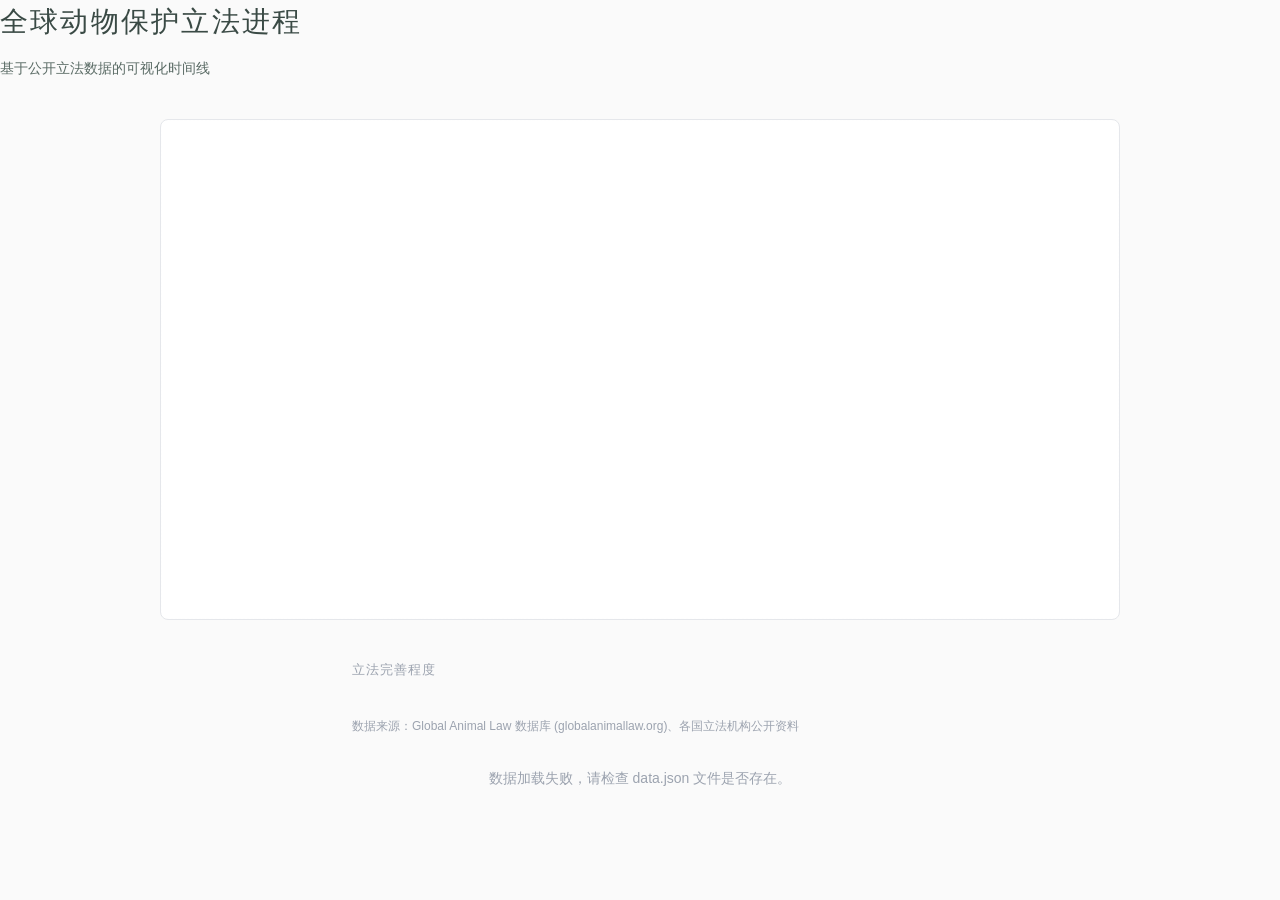
==== index.html @ 8094dcbf "Initial commit: Global Animal Protection Legislation Visualization" ====
<!DOCTYPE html>
<html lang="zh-CN">
<head>
  <meta charset="UTF-8">
  <meta name="viewport" content="width=device-width, initial-scale=1.0">
  <title>全球动物保护立法进程</title>
  <link rel="stylesheet" href="style.css">
  <script src="https://d3js.org/d3.v7.min.js"></script>
  <script src="https://d3js.org/topojson.v3.min.js"></script>
</head>
<body>

  <header class="site-header">
    <h1>全球动物保护立法进程</h1>
    <p class="subtitle">基于公开立法数据的可视化时间线</p>
  </header>

  <main>
    <section id="map-view" class="view active">
      <div class="map-wrapper">
        <div class="map-container" id="map-container">
          <svg id="world-map" viewBox="0 0 960 500" preserveAspectRatio="xMidYMid meet">
            <g>
              <path class="graticule" d="M0,0L960,0L960,500L0,500Z"></path>
              <g id="world-countries"></g>
            </g>
            <g class="markers" id="map-markers"></g>
          </svg>
          <div class="zoom-controls">
            <button class="zoom-btn" id="zoom-in" title="放大">+</button>
            <button class="zoom-btn" id="zoom-out" title="缩小">−</button>
            <button class="zoom-btn" id="zoom-reset" title="重置">↺</button>
          </div>
        </div>
      </div>

      <div class="legend-panel">
        <h3>立法完善程度</h3>
        <div id="legend-items" class="legend-items"></div>
        <p class="legend-note">数据来源：Global Animal Law 数据库 (globalanimallaw.org)、各国立法机构公开资料</p>
      </div>

      <div class="intro-text">
        <p>点击地图上的圆点查看该国动物保护立法时间线。使用右下角按钮或滚轮缩放地图。</p>
      </div>
    </section>

    <section id="timeline-view" class="view">
      <div class="timeline-header">
        <button id="back-btn" class="back-btn">← 返回地图</button>
        <div class="country-title">
          <h2 id="timeline-country-name"></h2>
          <span id="timeline-country-level" class="level-badge"></span>
        </div>
      </div>
      <div class="timeline-wrapper">
        <div class="timeline-line"></div>
        <div id="timeline-events"></div>
      </div>
    </section>
  </main>

  <script src="app.js"></script>
</body>
</html>
---- style.css ----
:root {
  --bg: #fafafa;
  --surface: #ffffff;
  --text: #1a1a1a;
  --text-secondary: #6b7280;
  --text-muted: #9ca3af;
  --border: #e5e7eb;
  --border-light: #f3f4f6;
  --accent: #0f766e;
  --accent-light: #14b8a6;
  --accent-bg: #f0fdfa;
  --level-1: #d1d5db;
  --level-2: #99f6e4;
  --level-3: #2dd4bf;
  --level-4: #0f766e;
}

* {
  margin: 0;
  padding: 0;
  box-sizing: border-box;
}

body {
  font-family: 'Noto Sans SC', -apple-system, BlinkMacSystemFont, 'Segoe UI', 'PingFang SC', sans-serif;
  background: var(--bg);
  color: var(--text);
  line-height: 1.6;
  -webkit-font-smoothing: antialiased;
  position: relative;
  overflow-x: hidden;
}

<!-- Header -->
.site-header {
  position: relative;
  z-index: 1;
  padding: 0.5rem 2rem;
  text-align: center;
  border-bottom: 1px solid var(--border);
  background: var(--surface);
  overflow: hidden;
  min-height: 50px;
  display: flex;
  flex-direction: column;
  align-items: center;
  justify-content: center;
}

.site-header h1 {
  font-size: 1.75rem;
  font-weight: 500;
  letter-spacing: 0.08em;
  margin-bottom: 0.75rem;
  color: #3a4a45;
  text-shadow: 0 1px 6px rgba(255,255,255,0.4);
  position: relative;
  z-index: 1;
}

.subtitle {
  color: #5a6b65;
  font-size: 0.875rem;
  font-weight: 400;
  text-shadow: 0 1px 4px rgba(255,255,255,0.3);
  position: relative;
  z-index: 1;
}

/* Main content */
main {
  position: relative;
  z-index: 1;
}

/* View switching */
.view {
  display: none;
}

.view.active {
  display: block;
}

/* Map section */
.map-wrapper {
  padding: 2.5rem 1.5rem;
  display: flex;
  justify-content: center;
}

.map-container {
  position: relative;
  width: 100%;
  max-width: 960px;
  background: var(--surface);
  border: 1px solid var(--border);
  border-radius: 8px;
  overflow: hidden;
}

/* SVG world map */
#world-map {
  width: 100%;
  height: auto;
  display: block;
}

.country-land {
  fill: var(--border-light);
  stroke: var(--border);
  stroke-width: 0.3;
}

.country-boundary {
  fill: none;
  stroke: #e0e0e0;
  stroke-width: 0.15;
}

.graticule {
  fill: none;
  stroke: #ececec;
  stroke-width: 0.15;
  stroke-dasharray: 2,2;
}

/* Country marker nodes */
.country-marker {
  cursor: pointer;
  transition: r 0.25s cubic-bezier(0.4, 0, 0.2, 1), filter 0.25s;
  filter: drop-shadow(0 1px 2px rgba(0,0,0,0.15));
}

.country-marker:hover {
  filter: drop-shadow(0 2px 6px rgba(0,0,0,0.25));
}

.country-marker .marker-ring {
  fill: none;
  stroke: rgba(0,0,0,0.08);
  stroke-width: 1;
}

.country-marker.has-data {
  cursor: pointer;
}

.country-marker.no-data {
  cursor: default;
  opacity: 0.4;
}

.country-marker-label {
  font-size: 10px;
  fill: var(--text-secondary);
  font-family: 'Noto Sans SC', sans-serif;
  font-weight: 500;
  pointer-events: none;
  opacity: 0;
  transition: opacity 0.2s ease;
}

.country-marker:hover .country-marker-label,
.country-marker.active .country-marker-label {
  opacity: 1;
}

/* Label background - hidden by default */
.label-bg {
  fill: rgba(255,255,255,0.88);
  rx: 3;
  ry: 3;
  opacity: 0;
  transition: opacity 0.2s ease;
}

.country-marker:hover .label-bg,
.country-marker.active .label-bg {
  opacity: 1;
}

/* Zoom controls */
.zoom-controls {
  position: absolute;
  bottom: 12px;
  right: 12px;
  display: flex;
  flex-direction: column;
  gap: 4px;
  z-index: 10;
  opacity: 0;
  transition: opacity 0.25s ease;
}

.map-container:hover .zoom-controls {
  opacity: 1;
}

.zoom-btn {
  width: 32px;
  height: 32px;
  border: 1px solid var(--border);
  background: var(--surface);
  border-radius: 6px;
  cursor: pointer;
  display: flex;
  align-items: center;
  justify-content: center;
  font-size: 1.125rem;
  font-weight: 400;
  color: var(--text-secondary);
  transition: all 0.2s;
  font-family: inherit;
  line-height: 1;
  box-shadow: 0 1px 4px rgba(0,0,0,0.08);
}

.zoom-btn:hover {
  border-color: var(--accent);
  color: var(--accent);
  background: var(--surface);
  box-shadow: 0 2px 8px rgba(0,0,0,0.12);
}

.zoom-btn:active {
  transform: scale(0.95);
}

/* Legend */
.legend-panel {
  max-width: 640px;
  margin: 0 auto 2rem;
  padding: 0 2rem;
}

.legend-panel h3 {
  font-size: 0.8125rem;
  font-weight: 500;
  color: var(--text-muted);
  margin-bottom: 1rem;
  text-transform: uppercase;
  letter-spacing: 0.08em;
}

.legend-items {
  display: flex;
  gap: 1.5rem;
  flex-wrap: wrap;
}

.legend-item {
  display: flex;
  align-items: center;
  gap: 0.5rem;
  font-size: 0.875rem;
  color: var(--text-secondary);
}

.legend-dot {
  width: 12px;
  height: 12px;
  border-radius: 50%;
  border: 2px solid var(--surface);
  box-shadow: 0 0 0 1px rgba(0,0,0,0.08);
}

.legend-note {
  margin-top: 1.25rem;
  font-size: 0.75rem;
  color: var(--text-muted);
  line-height: 1.5;
}

.intro-text {
  text-align: center;
  padding: 0 2rem 3rem;
  color: var(--text-muted);
  font-size: 0.875rem;
}

/* Timeline view */
.timeline-header {
  padding: 1.5rem 2rem;
  border-bottom: 1px solid var(--border);
  background: var(--surface);
  display: flex;
  align-items: center;
  gap: 1.5rem;
  position: sticky;
  top: 0;
  z-index: 20;
}

.back-btn {
  padding: 0.5rem 1rem;
  border: 1px solid var(--border);
  background: var(--surface);
  border-radius: 6px;
  cursor: pointer;
  font-size: 0.875rem;
  color: var(--text-secondary);
  transition: all 0.2s;
  font-family: inherit;
}

.back-btn:hover {
  border-color: var(--accent);
  color: var(--accent);
  background: var(--accent-bg);
}

.country-title {
  display: flex;
  align-items: center;
  gap: 1rem;
  flex-wrap: wrap;
}

.country-title h2 {
  font-size: 1.5rem;
  font-weight: 500;
  letter-spacing: 0.02em;
}

.level-badge {
  padding: 0.35rem 0.875rem;
  border-radius: 100px;
  font-size: 0.75rem;
  font-weight: 500;
  color: #fff;
  letter-spacing: 0.02em;
}

.timeline-wrapper {
  max-width: 720px;
  margin: 0 auto;
  padding: 3rem 2rem 5rem;
  position: relative;
}

.timeline-line {
  position: absolute;
  left: 50%;
  top: 3rem;
  bottom: 5rem;
  width: 1px;
  background: var(--border);
  transform: translateX(-50%);
}

/* Timeline events */
.timeline-event {
  display: flex;
  margin-bottom: 3.5rem;
  position: relative;
  align-items: flex-start;
}

.timeline-event:nth-child(odd) {
  flex-direction: row-reverse;
}

.timeline-event:nth-child(odd) .event-content {
  text-align: right;
  padding-right: 3rem;
  padding-left: 0;
}

.timeline-event:nth-child(odd) .event-content .interactive-card {
  text-align: left;
}

.event-content {
  width: 50%;
  padding-left: 3rem;
}

.event-year {
  font-size: 0.875rem;
  font-weight: 600;
  color: var(--accent);
  margin-bottom: 0.375rem;
  font-variant-numeric: tabular-nums;
}

.event-title {
  font-size: 1.125rem;
  font-weight: 500;
  margin-bottom: 0.625rem;
  line-height: 1.4;
}

.event-desc {
  font-size: 0.9375rem;
  color: var(--text-secondary);
  line-height: 1.7;
}

.event-dot {
  position: absolute;
  left: 50%;
  top: 0.375rem;
  transform: translateX(-50%);
  width: 14px;
  height: 14px;
  border-radius: 50%;
  background: var(--surface);
  border: 2px solid var(--accent-light);
  z-index: 3;
}

.timeline-event.interactive .event-dot {
  background: var(--accent);
  border-color: var(--accent);
  box-shadow: 0 0 0 4px rgba(15, 118, 110, 0.12);
}

/* Interactive card */
.interactive-card {
  background: var(--surface);
  border: 1px solid var(--border);
  border-radius: 10px;
  padding: 1.5rem;
  margin-top: 1.25rem;
  box-shadow: 0 2px 8px rgba(0,0,0,0.04);
}

.interactive-tag {
  display: inline-block;
  font-size: 0.6875rem;
  font-weight: 600;
  text-transform: uppercase;
  letter-spacing: 0.06em;
  color: var(--accent);
  background: var(--accent-bg);
  padding: 0.25rem 0.625rem;
  border-radius: 4px;
  margin-bottom: 0.875rem;
}

.interactive-question {
  font-size: 1rem;
  font-weight: 500;
  margin-bottom: 1.125rem;
  color: var(--text);
  line-height: 1.5;
}

.choices {
  display: flex;
  flex-direction: column;
  gap: 0.625rem;
}

.choice-btn {
  display: block;
  width: 100%;
  text-align: left;
  padding: 0.875rem 1.125rem;
  border: 1.5px solid var(--border);
  background: var(--surface);
  border-radius: 8px;
  cursor: pointer;
  font-size: 0.9375rem;
  color: var(--text);
  transition: all 0.2s ease;
  font-family: inherit;
  line-height: 1.5;
}

.choice-btn:hover:not(:disabled) {
  border-color: var(--accent-light);
  background: var(--accent-bg);
}

.choice-btn:disabled {
  cursor: default;
}

.choice-btn.selected {
  border-color: var(--accent);
  background: var(--accent-bg);
  color: var(--accent);
  font-weight: 500;
}

.choice-btn:not(.selected):disabled {
  opacity: 0.45;
}

.feedback-box {
  margin-top: 1.25rem;
  padding: 1.125rem;
  background: var(--accent-bg);
  border-left: 3px solid var(--accent);
  border-radius: 0 8px 8px 0;
  font-size: 0.9375rem;
  line-height: 1.7;
  color: var(--text);
  animation: fadeIn 0.3s ease;
}

@keyframes fadeIn {
  from { opacity: 0; transform: translateY(6px); }
  to { opacity: 1; transform: translateY(0); }
}

/* Responsive */
@media (max-width: 768px) {
  .site-header {
    padding: 2rem 1.5rem 1.5rem;
  }
  
  .site-header h1 {
    font-size: 1.375rem;
  }
  
  .map-wrapper {
    padding: 1.5rem 1rem;
  }
  
  .timeline-line {
    left: 1.25rem;
  }
  
  .timeline-event,
  .timeline-event:nth-child(odd) {
    flex-direction: column;
  }
  
  .event-content,
  .timeline-event:nth-child(odd) .event-content {
    width: 100%;
    padding-left: 2.75rem;
    padding-right: 0;
    text-align: left;
  }
  
  .event-dot {
    left: 1.25rem;
    transform: translateX(-50%);
  }
  
  .timeline-header {
    flex-direction: column;
    align-items: flex-start;
    gap: 1rem;
    padding: 1.25rem;
  }
  
  .timeline-wrapper {
    padding: 2rem 1.25rem 4rem;
  }
  
  .legend-items {
    gap: 1rem;
  }
}
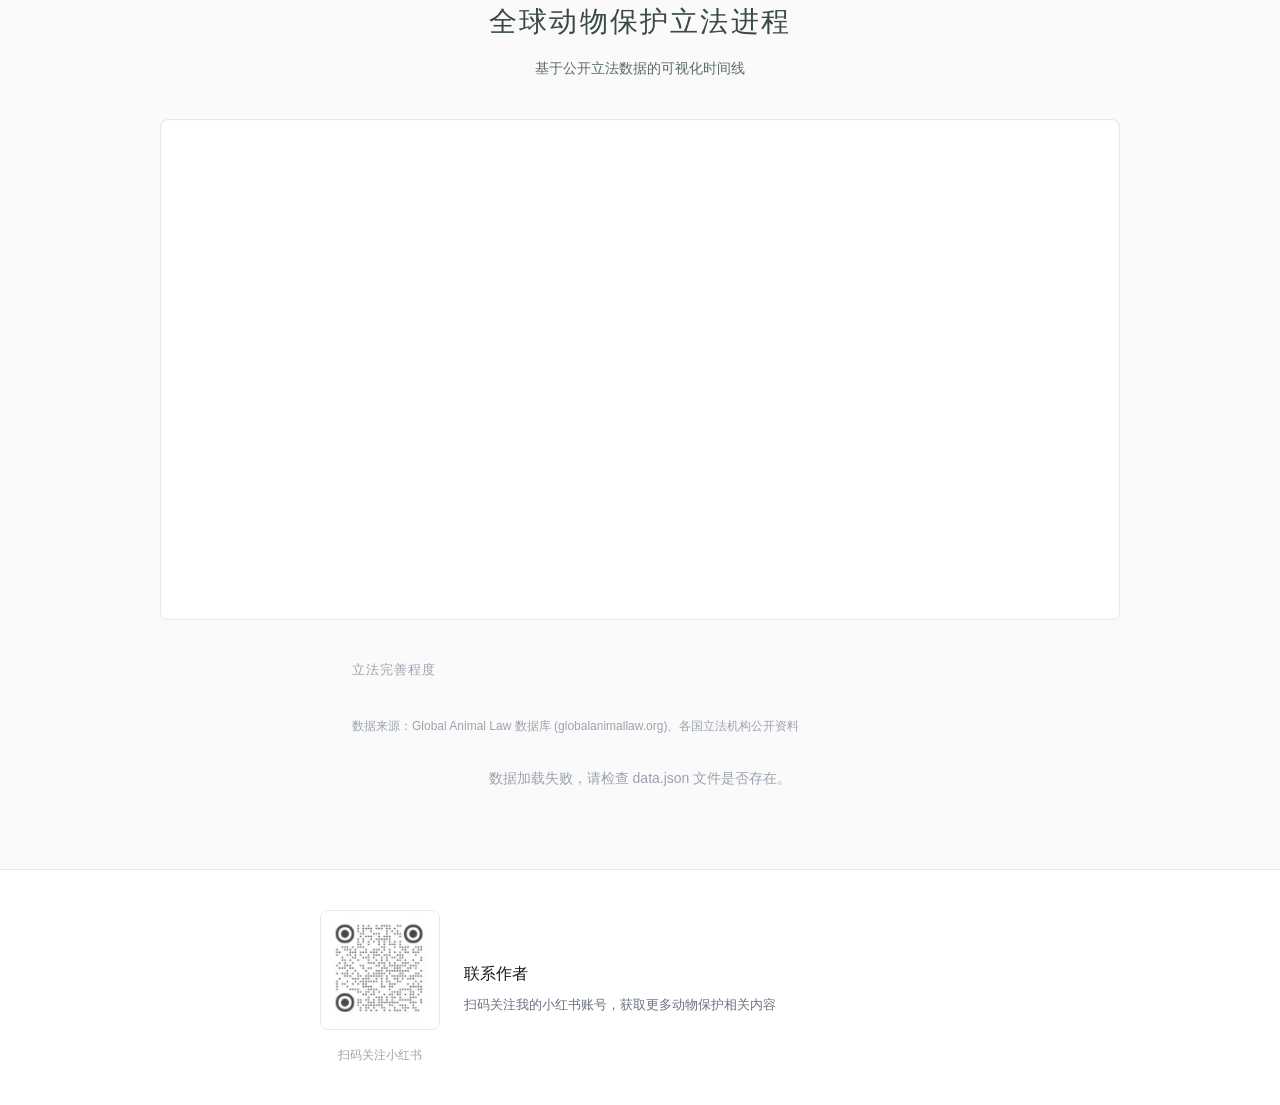
==== commit e6451960: "Add footer with Xiaohongshu QR code for author contact" ====
--- a/index.html
+++ b/index.html
@@ -60,6 +60,21 @@
     </section>
   </main>
 
+  <footer class="site-footer">
+    <div class="footer-content">
+      <div class="footer-contact">
+        <div class="qr-section">
+          <img src="xiaohongshu-qr.jpg" alt="小红书二维码" class="qr-img" />
+          <p class="qr-label">扫码关注小红书</p>
+        </div>
+        <div class="footer-text">
+          <h3>联系作者</h3>
+          <p>扫码关注我的小红书账号，获取更多动物保护相关内容</p>
+        </div>
+      </div>
+    </div>
+  </footer>
+
   <script src="app.js"></script>
 </body>
 </html>
--- a/style.css
+++ b/style.css
@@ -56,6 +56,8 @@
   text-shadow: 0 1px 6px rgba(255,255,255,0.4);
   position: relative;
   z-index: 1;
+  width: 100%;
+  text-align: center;
 }
 
 .subtitle {
@@ -65,6 +67,8 @@
   text-shadow: 0 1px 4px rgba(255,255,255,0.3);
   position: relative;
   z-index: 1;
+  width: 100%;
+  text-align: center;
 }
 
 /* Main content */
@@ -506,6 +510,64 @@
   to { opacity: 1; transform: translateY(0); }
 }
 
+/* Footer */
+.site-footer {
+  border-top: 1px solid var(--border);
+  background: var(--surface);
+  padding: 2.5rem 1.5rem;
+  margin-top: 2rem;
+}
+
+.footer-content {
+  max-width: 640px;
+  margin: 0 auto;
+}
+
+.footer-contact {
+  display: flex;
+  align-items: center;
+  gap: 1.5rem;
+  flex-wrap: wrap;
+  justify-content: center;
+}
+
+.qr-section {
+  text-align: center;
+  flex-shrink: 0;
+}
+
+.qr-img {
+  width: 120px;
+  height: 120px;
+  border-radius: 8px;
+  border: 1px solid var(--border);
+  object-fit: cover;
+}
+
+.qr-label {
+  margin-top: 0.5rem;
+  font-size: 0.75rem;
+  color: var(--text-muted);
+}
+
+.footer-text {
+  flex: 1;
+  min-width: 200px;
+}
+
+.footer-text h3 {
+  font-size: 1rem;
+  font-weight: 500;
+  color: var(--text);
+  margin-bottom: 0.5rem;
+}
+
+.footer-text p {
+  font-size: 0.8125rem;
+  color: var(--text-secondary);
+  line-height: 1.5;
+}
+
 /* Responsive */
 @media (max-width: 768px) {
   .site-header {
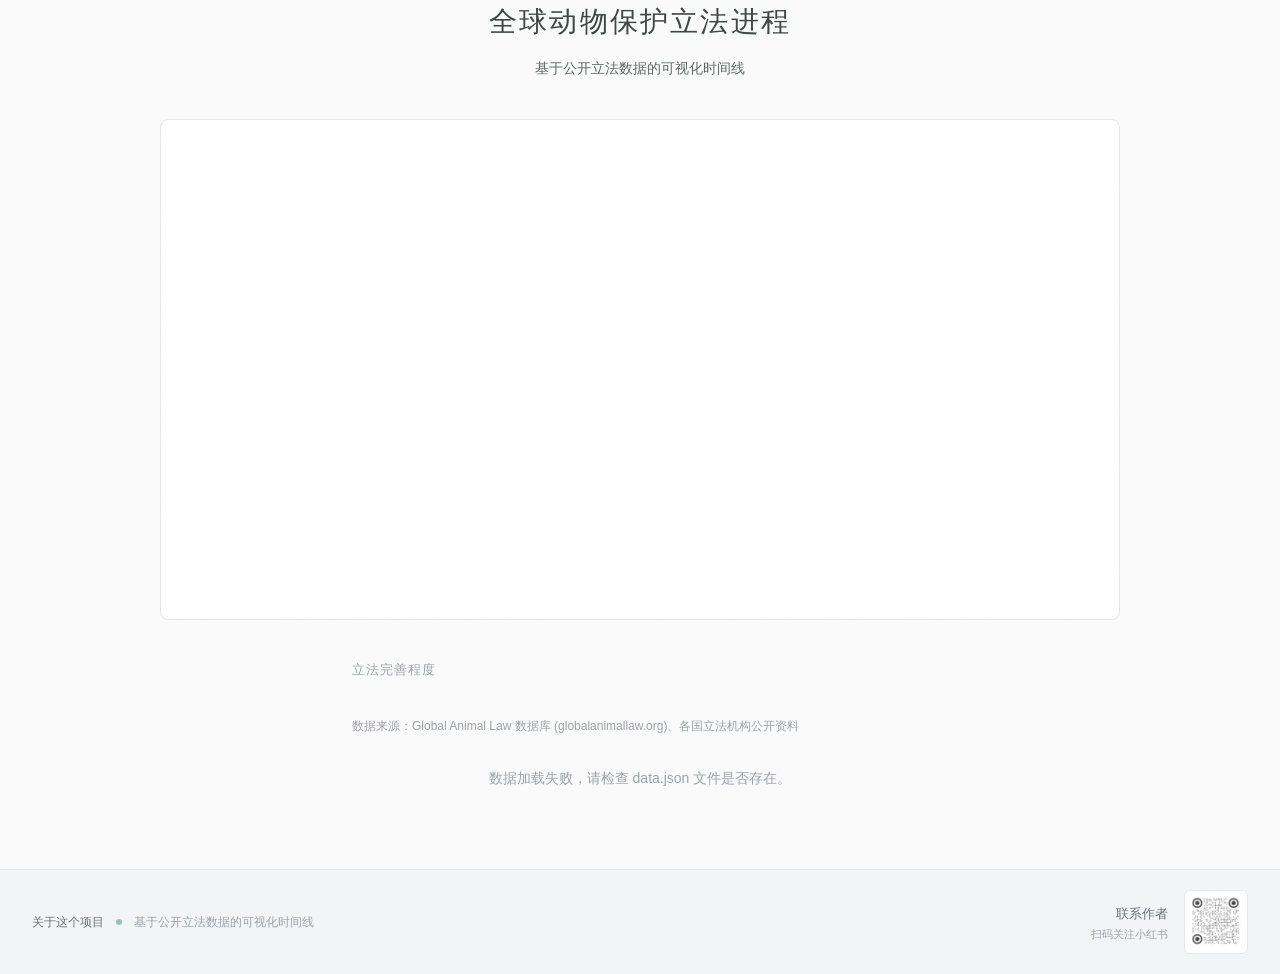
==== commit f7c75a3f: "chore: 关于这个项目链接新标签页打开，新增about页面，清理Q&A残留代码" ====
--- a/index.html
+++ b/index.html
@@ -61,17 +61,17 @@
   </main>
 
   <footer class="site-footer">
-    <div class="footer-content">
-      <div class="footer-contact">
-        <div class="qr-section">
-          <img src="xiaohongshu-qr.jpg" alt="小红书二维码" class="qr-img" />
-          <p class="qr-label">扫码关注小红书</p>
-        </div>
-        <div class="footer-text">
-          <h3>联系作者</h3>
-          <p>扫码关注我的小红书账号，获取更多动物保护相关内容</p>
-        </div>
+    <div class="footer-left">
+      <a href="about.html" class="footer-about-link" target="_blank" rel="noopener">关于这个项目</a>
+      <span class="footer-dot"></span>
+      <span>基于公开立法数据的可视化时间线</span>
+    </div>
+    <div class="footer-right">
+      <div class="footer-text-block">
+        <div class="footer-title">联系作者</div>
+        <div class="footer-subtitle">扫码关注小红书</div>
       </div>
+      <img src="xiaohongshu-qr.jpg" alt="小红书二维码" class="qr-img" />
     </div>
   </footer>
 
--- a/style.css
+++ b/style.css
@@ -512,60 +512,98 @@
 
 /* Footer */
 .site-footer {
+  background: #f3f4f6;
   border-top: 1px solid var(--border);
-  background: var(--surface);
+  padding: 1.25rem 2rem;
+  margin-top: 2rem;
+  display: flex;
+  align-items: center;
+  justify-content: space-between;
+  gap: 1rem;
+  min-height: 60px;
+}
+
+.footer-left {
+  display: flex;
+  align-items: center;
+  gap: 0.75rem;
+  font-size: 0.75rem;
+  color: var(--text-muted);
+}
+
+.footer-left .footer-dot {
+  width: 6px;
+  height: 6px;
+  border-radius: 50%;
+  background: var(--accent);
+  opacity: 0.4;
+}
+
+.footer-right {
+  display: flex;
+  align-items: center;
+  gap: 1rem;
+  flex-shrink: 0;
+}
+
+.footer-text-block {
+  text-align: right;
+}
+
+.footer-text-block .footer-title {
+  font-size: 0.8125rem;
+  font-weight: 500;
+  color: var(--text-secondary);
+  margin-bottom: 0.15rem;
+}
+
+.footer-text-block .footer-subtitle {
+  font-size: 0.6875rem;
+  color: var(--text-muted);
+  line-height: 1.3;
+}
+
+.qr-img {
+  width: 64px;
+  height: 64px;
+  border-radius: 6px;
+  border: 1px solid var(--border);
+  object-fit: cover;
+}
+
+/* Q&A Bar (removed - now on about.html) */
+
+/* About page */
+.about-page {
   padding: 2.5rem 1.5rem;
-  margin-top: 2rem;
-}
-
-.footer-content {
+}
+
+.about-content {
   max-width: 640px;
   margin: 0 auto;
 }
 
-.footer-contact {
-  display: flex;
-  align-items: center;
-  gap: 1.5rem;
-  flex-wrap: wrap;
-  justify-content: center;
-}
-
-.qr-section {
-  text-align: center;
-  flex-shrink: 0;
-}
-
-.qr-img {
-  width: 120px;
-  height: 120px;
-  border-radius: 8px;
-  border: 1px solid var(--border);
-  object-fit: cover;
-}
-
-.qr-label {
-  margin-top: 0.5rem;
+.back-link {
+  color: var(--text-secondary);
+  text-decoration: none;
+  font-size: 0.8125rem;
+  transition: color 0.2s;
+}
+
+.back-link:hover {
+  color: var(--accent);
+}
+
+.footer-about-link {
   font-size: 0.75rem;
-  color: var(--text-muted);
-}
-
-.footer-text {
-  flex: 1;
-  min-width: 200px;
-}
-
-.footer-text h3 {
-  font-size: 1rem;
-  font-weight: 500;
-  color: var(--text);
-  margin-bottom: 0.5rem;
-}
-
-.footer-text p {
-  font-size: 0.8125rem;
   color: var(--text-secondary);
-  line-height: 1.5;
+  text-decoration: none;
+  transition: color 0.2s;
+  white-space: nowrap;
+}
+
+.footer-about-link:hover {
+  color: var(--accent);
 }
 
 /* Responsive */
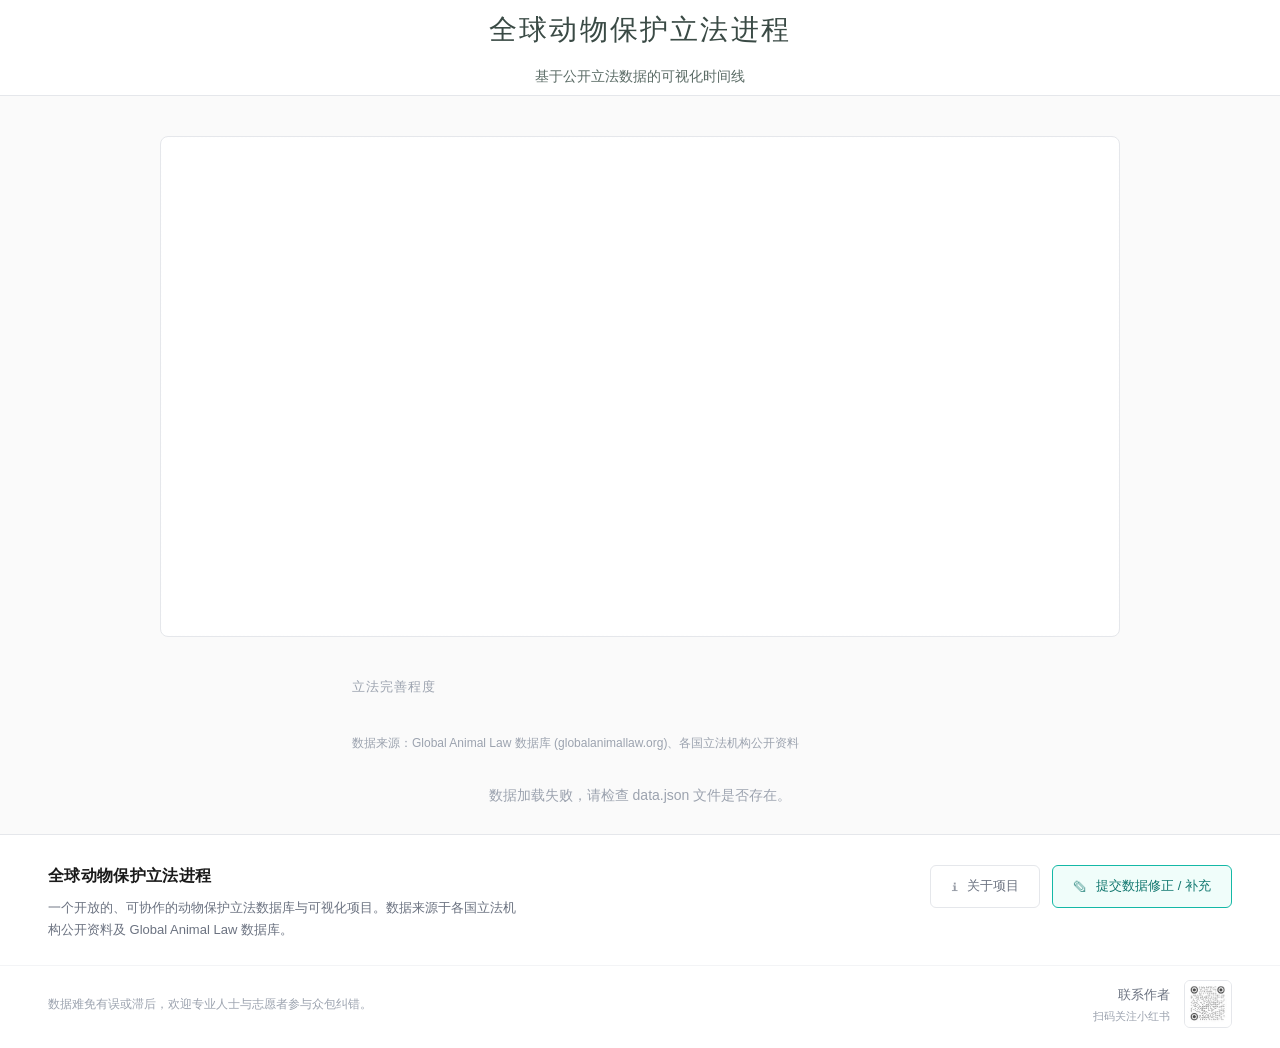
==== commit 4a4c99a2: "feat: 重新设计页脚，增加众包数据贡献入口，链接至问卷星" ====
--- a/index.html
+++ b/index.html
@@ -61,17 +61,33 @@
   </main>
 
   <footer class="site-footer">
-    <div class="footer-left">
-      <a href="about.html" class="footer-about-link" target="_blank" rel="noopener">关于这个项目</a>
-      <span class="footer-dot"></span>
-      <span>基于公开立法数据的可视化时间线</span>
+    <div class="footer-top">
+      <div class="footer-brand">
+        <div class="footer-brand-title">全球动物保护立法进程</div>
+        <div class="footer-brand-desc">一个开放的、可协作的动物保护立法数据库与可视化项目。数据来源于各国立法机构公开资料及 Global Animal Law 数据库。</div>
+      </div>
+      <div class="footer-actions">
+        <a href="about.html" class="footer-link-btn" target="_blank" rel="noopener">
+          <span class="footer-link-icon">ℹ</span>
+          <span>关于项目</span>
+        </a>
+        <a href="https://v.wjx.cn/vm/e0S0XQn.aspx#" class="footer-link-btn footer-contribute-btn" target="_blank" rel="noopener">
+          <span class="footer-link-icon">✎</span>
+          <span>提交数据修正 / 补充</span>
+        </a>
+      </div>
     </div>
-    <div class="footer-right">
-      <div class="footer-text-block">
-        <div class="footer-title">联系作者</div>
-        <div class="footer-subtitle">扫码关注小红书</div>
+    <div class="footer-bottom">
+      <div class="footer-bottom-left">
+        <span>数据难免有误或滞后，欢迎专业人士与志愿者参与众包纠错。</span>
       </div>
-      <img src="xiaohongshu-qr.jpg" alt="小红书二维码" class="qr-img" />
+      <div class="footer-bottom-right">
+        <div class="footer-contact-block">
+          <div class="footer-contact-title">联系作者</div>
+          <div class="footer-contact-subtitle">扫码关注小红书</div>
+        </div>
+        <img src="xiaohongshu-qr.jpg" alt="小红书二维码" class="qr-img" />
+      </div>
     </div>
   </footer>
 
--- a/style.css
+++ b/style.css
@@ -31,7 +31,7 @@
   overflow-x: hidden;
 }
 
-<!-- Header -->
+/* Header */
 .site-header {
   position: relative;
   z-index: 1;
@@ -278,7 +278,7 @@
 
 .intro-text {
   text-align: center;
-  padding: 0 2rem 3rem;
+  padding: 0 2rem 1.25rem;
   color: var(--text-muted);
   font-size: 0.875rem;
 }
@@ -512,63 +512,138 @@
 
 /* Footer */
 .site-footer {
-  background: #f3f4f6;
+  background: var(--surface);
+  color: var(--text-secondary);
+  margin-top: 0.5rem;
   border-top: 1px solid var(--border);
-  padding: 1.25rem 2rem;
-  margin-top: 2rem;
-  display: flex;
+}
+
+/* Footer top section */
+.footer-top {
+  display: flex;
+  justify-content: space-between;
+  align-items: flex-start;
+  gap: 2rem;
+  padding: 1.75rem 3rem 1.5rem;
+  flex-wrap: wrap;
+}
+
+.footer-brand {
+  max-width: 480px;
+}
+
+.footer-brand-title {
+  font-size: 1rem;
+  font-weight: 600;
+  color: var(--text);
+  margin-bottom: 0.5rem;
+  letter-spacing: 0.02em;
+}
+
+.footer-brand-desc {
+  font-size: 0.8125rem;
+  line-height: 1.7;
+  color: var(--text-secondary);
+}
+
+.footer-actions {
+  display: flex;
+  gap: 0.75rem;
+  flex-shrink: 0;
+  align-items: flex-start;
+  padding-top: 0.125rem;
+}
+
+.footer-link-btn {
+  display: inline-flex;
   align-items: center;
+  gap: 0.5rem;
+  padding: 0.625rem 1.25rem;
+  border: 1px solid var(--border);
+  border-radius: 6px;
+  background: var(--surface);
+  color: var(--text-secondary);
+  text-decoration: none;
+  font-size: 0.8125rem;
+  font-weight: 500;
+  font-family: inherit;
+  transition: all 0.2s ease;
+  white-space: nowrap;
+}
+
+.footer-link-btn:hover {
+  border-color: var(--accent-light);
+  background: var(--accent-bg);
+  color: var(--accent);
+}
+
+.footer-link-icon {
+  font-size: 0.9375rem;
+  line-height: 1;
+  opacity: 0.7;
+}
+
+.footer-contribute-btn {
+  border-color: var(--accent-light);
+  background: var(--accent-bg);
+  color: var(--accent);
+}
+
+.footer-contribute-btn:hover {
+  border-color: var(--accent);
+  background: rgba(15, 118, 110, 0.12);
+  color: var(--accent);
+  box-shadow: 0 1px 6px rgba(15, 118, 110, 0.15);
+}
+
+/* Footer bottom section */
+.footer-bottom {
+  display: flex;
   justify-content: space-between;
-  gap: 1rem;
-  min-height: 60px;
-}
-
-.footer-left {
-  display: flex;
   align-items: center;
-  gap: 0.75rem;
+  gap: 2rem;
+  padding: 0.875rem 3rem 1.25rem;
+  border-top: 1px solid var(--border-light);
+  flex-wrap: wrap;
+}
+
+.footer-bottom-left {
   font-size: 0.75rem;
   color: var(--text-muted);
-}
-
-.footer-left .footer-dot {
-  width: 6px;
-  height: 6px;
-  border-radius: 50%;
-  background: var(--accent);
-  opacity: 0.4;
-}
-
-.footer-right {
+  line-height: 1.5;
+}
+
+.footer-bottom-right {
   display: flex;
   align-items: center;
-  gap: 1rem;
+  gap: 0.875rem;
   flex-shrink: 0;
 }
 
-.footer-text-block {
+.footer-contact-block {
   text-align: right;
 }
 
-.footer-text-block .footer-title {
+.footer-contact-title {
   font-size: 0.8125rem;
   font-weight: 500;
   color: var(--text-secondary);
   margin-bottom: 0.15rem;
 }
 
-.footer-text-block .footer-subtitle {
+.footer-contact-subtitle {
   font-size: 0.6875rem;
   color: var(--text-muted);
   line-height: 1.3;
 }
 
 .qr-img {
-  width: 64px;
-  height: 64px;
+  width: 48px;
+  height: 48px;
   border-radius: 6px;
   border: 1px solid var(--border);
   object-fit: cover;
+  transition: opacity 0.2s;
 }
 
 /* Q&A Bar (removed - now on about.html) */
@@ -594,17 +669,7 @@
   color: var(--accent);
 }
 
-.footer-about-link {
-  font-size: 0.75rem;
-  color: var(--text-secondary);
-  text-decoration: none;
-  transition: color 0.2s;
-  white-space: nowrap;
-}
-
-.footer-about-link:hover {
-  color: var(--accent);
-}
+
 
 /* Responsive */
 @media (max-width: 768px) {
@@ -653,7 +718,31 @@
     padding: 2rem 1.25rem 4rem;
   }
   
-  .legend-items {
+  .footer-top {
+    flex-direction: column;
+    padding: 2rem 1.5rem 1.5rem;
+    gap: 1.25rem;
+  }
+
+  .footer-actions {
+    width: 100%;
+    flex-wrap: wrap;
+  }
+
+  .footer-link-btn {
+    flex: 1;
+    justify-content: center;
+    min-width: 140px;
+  }
+
+  .footer-bottom {
+    flex-direction: column;
+    align-items: flex-start;
+    padding: 1rem 1.5rem;
     gap: 1rem;
   }
-}
+
+  .footer-bottom-right {
+    align-self: flex-end;
+  }
+}
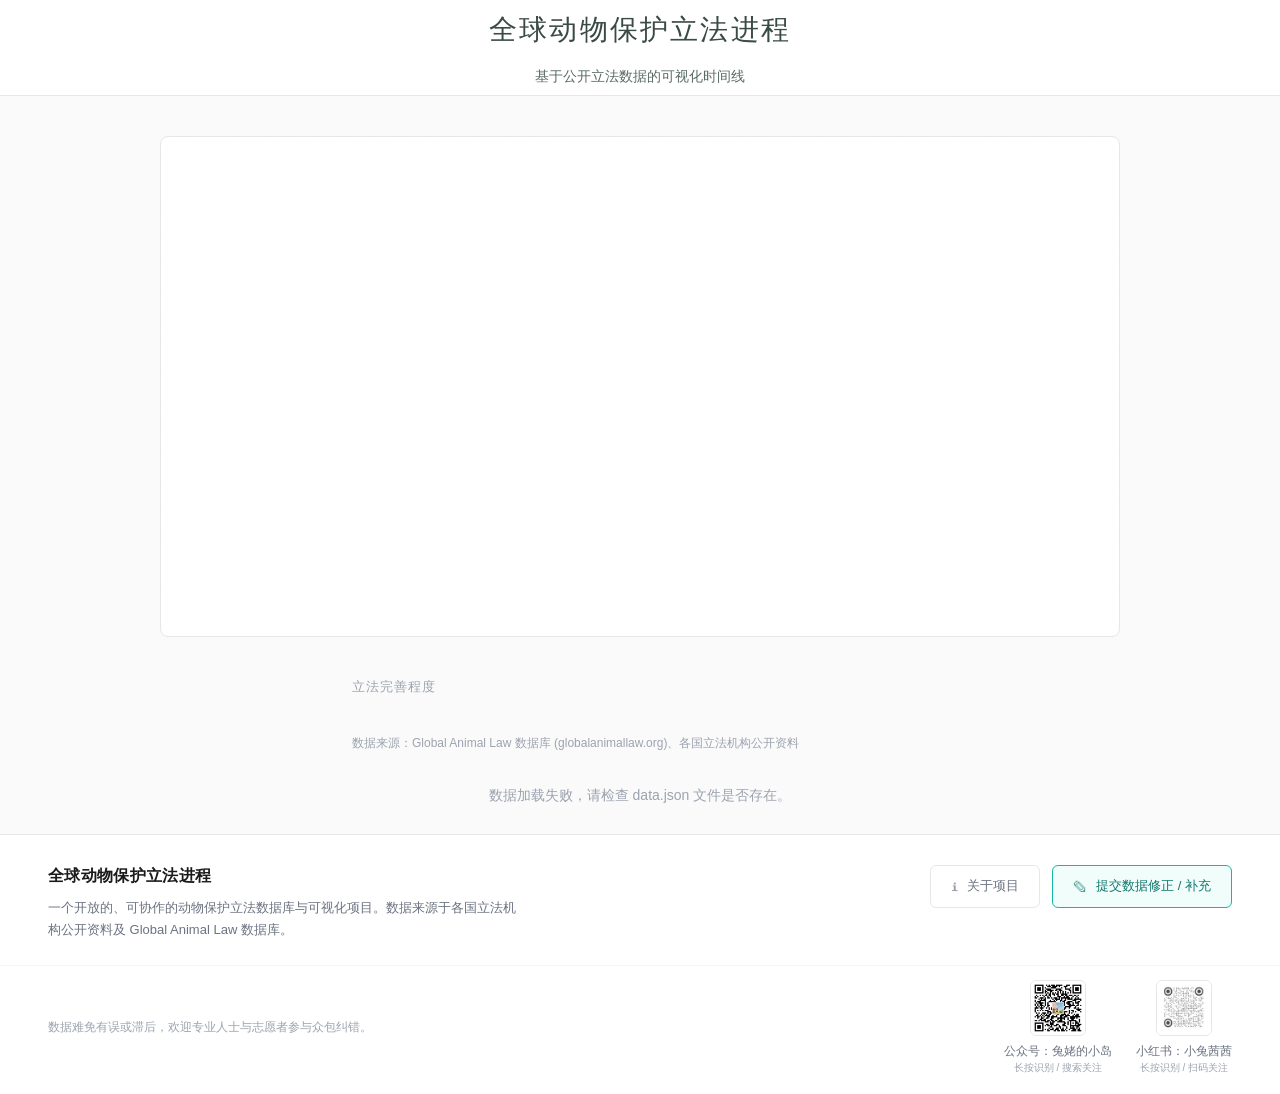
==== commit 805c1ef6: "feat: footer 新增公众号二维码，标注账号名称（兔姥的小岛 / 小兔茜茜）" ====
--- a/index.html
+++ b/index.html
@@ -82,11 +82,22 @@
         <span>数据难免有误或滞后，欢迎专业人士与志愿者参与众包纠错。</span>
       </div>
       <div class="footer-bottom-right">
-        <div class="footer-contact-block">
-          <div class="footer-contact-title">联系作者</div>
-          <div class="footer-contact-subtitle">扫码关注小红书</div>
+        <div class="qr-group">
+          <div class="qr-item">
+            <img src="wechat-qr.jpg" alt="公众号二维码" class="qr-img" />
+            <div class="qr-label">
+              <div class="qr-title">公众号：兔姥的小岛</div>
+              <div class="qr-subtitle">长按识别 / 搜索关注</div>
+            </div>
+          </div>
+          <div class="qr-item">
+            <img src="xiaohongshu-qr.jpg" alt="小红书二维码" class="qr-img" />
+            <div class="qr-label">
+              <div class="qr-title">小红书：小兔茜茜</div>
+              <div class="qr-subtitle">长按识别 / 扫码关注</div>
+            </div>
+          </div>
         </div>
-        <img src="xiaohongshu-qr.jpg" alt="小红书二维码" class="qr-img" />
       </div>
     </div>
   </footer>
--- a/style.css
+++ b/style.css
@@ -620,26 +620,38 @@
   flex-shrink: 0;
 }
 
-.footer-contact-block {
-  text-align: right;
-}
-
-.footer-contact-title {
-  font-size: 0.8125rem;
-  font-weight: 500;
-  color: var(--text-secondary);
-  margin-bottom: 0.15rem;
-}
-
-.footer-contact-subtitle {
-  font-size: 0.6875rem;
+.qr-group {
+  display: flex;
+  gap: 1.5rem;
+  align-items: flex-start;
+}
+
+.qr-item {
+  display: flex;
+  flex-direction: column;
+  align-items: center;
+  gap: 0.375rem;
+}
+
+.qr-label {
+  text-align: center;
+}
+
+.qr-title {
+  font-size: 0.75rem;
+  font-weight: 500;
+  color: var(--text-secondary);
+}
+
+.qr-subtitle {
+  font-size: 0.625rem;
   color: var(--text-muted);
   line-height: 1.3;
 }
 
 .qr-img {
-  width: 48px;
-  height: 48px;
+  width: 56px;
+  height: 56px;
   border-radius: 6px;
   border: 1px solid var(--border);
   object-fit: cover;
@@ -745,4 +757,13 @@
   .footer-bottom-right {
     align-self: flex-end;
   }
-}
+
+  .qr-group {
+    gap: 1rem;
+  }
+
+  .qr-img {
+    width: 48px;
+    height: 48px;
+  }
+}
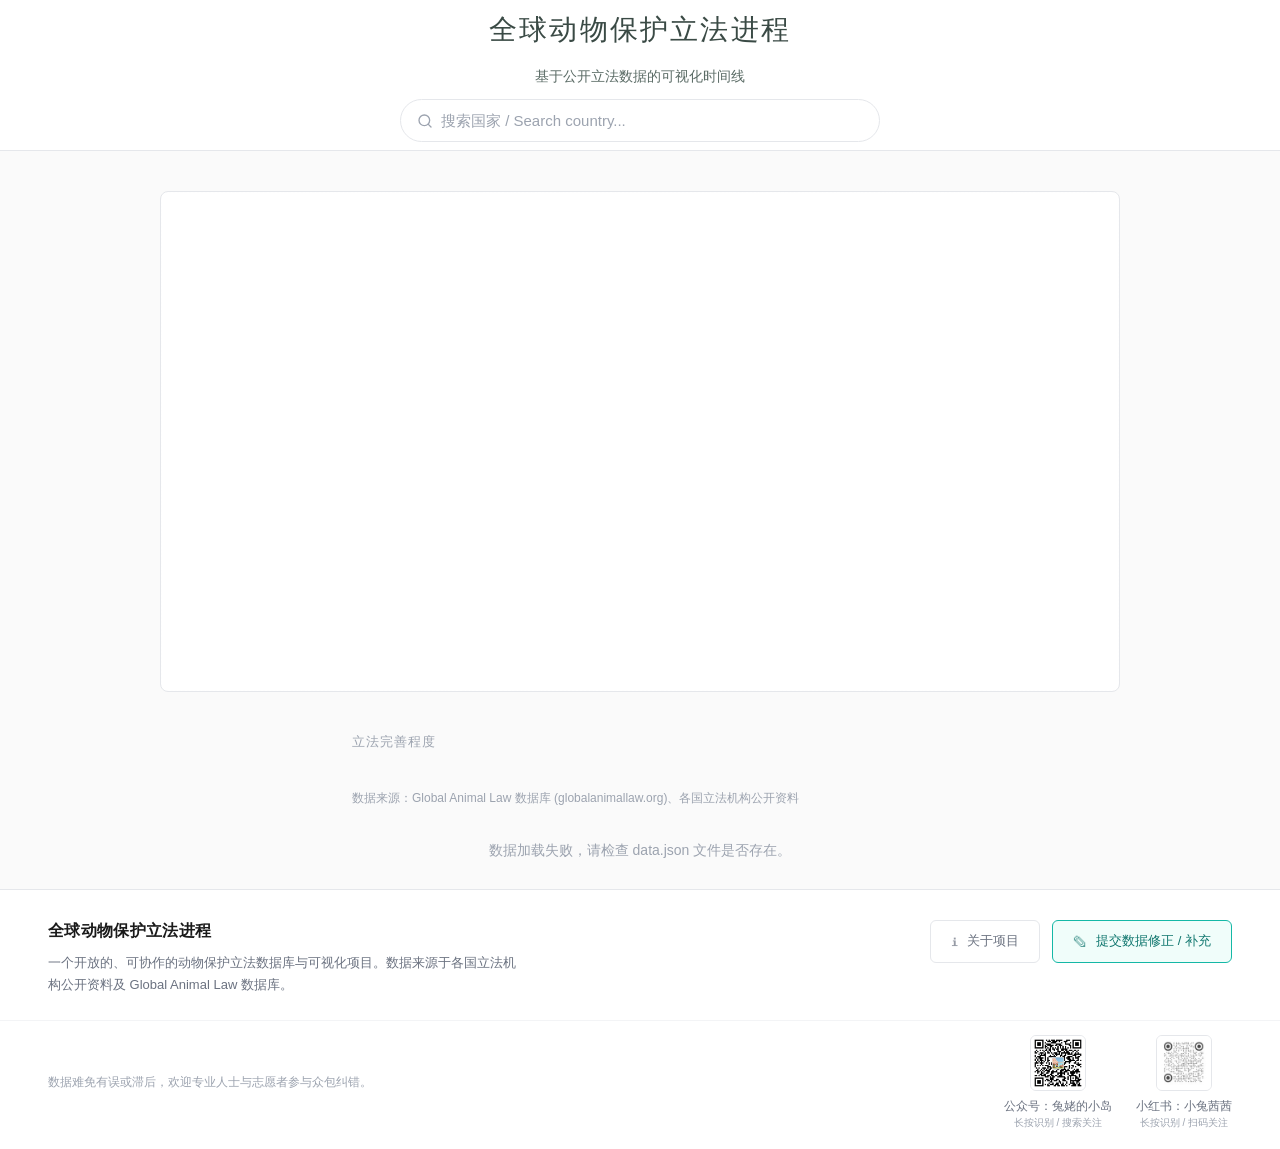
==== commit 0fb0aadd: "优化分享功能：每条事件统一分享按钮，移除复制链接，修复截图与预览不一致" ====
--- a/index.html
+++ b/index.html
@@ -13,6 +13,10 @@
   <header class="site-header">
     <h1>全球动物保护立法进程</h1>
     <p class="subtitle">基于公开立法数据的可视化时间线</p>
+    <div class="search-box">
+      <input type="text" id="country-search" placeholder="搜索国家 / Search country..." autocomplete="off" />
+      <div class="search-results" id="search-results"></div>
+    </div>
   </header>
 
   <main>
@@ -52,6 +56,7 @@
           <h2 id="timeline-country-name"></h2>
           <span id="timeline-country-level" class="level-badge"></span>
         </div>
+        <button id="share-timeline-btn" class="share-timeline-btn" title="分享该国时间线"><svg width="14" height="14" viewBox="0 0 24 24" fill="none" stroke="currentColor" stroke-width="2" stroke-linecap="round" stroke-linejoin="round" style="vertical-align:middle;margin-right:0.25rem"><circle cx="18" cy="5" r="3"></circle><circle cx="6" cy="12" r="3"></circle><circle cx="18" cy="19" r="3"></circle><line x1="8.59" y1="13.51" x2="15.42" y2="17.49"></line><line x1="15.41" y1="6.51" x2="8.59" y2="10.49"></line></svg>分享时间线</button>
       </div>
       <div class="timeline-wrapper">
         <div class="timeline-line"></div>
--- a/style.css
+++ b/style.css
@@ -34,12 +34,12 @@
 /* Header */
 .site-header {
   position: relative;
-  z-index: 1;
+  z-index: 200;
   padding: 0.5rem 2rem;
   text-align: center;
   border-bottom: 1px solid var(--border);
   background: var(--surface);
-  overflow: hidden;
+  overflow: visible;
   min-height: 50px;
   display: flex;
   flex-direction: column;
@@ -71,6 +71,124 @@
   text-align: center;
 }
 
+/* Search box */
+.search-box {
+  position: relative;
+  width: 100%;
+  max-width: 480px;
+  margin-top: 0.75rem;
+  z-index: 50;
+}
+
+#country-search {
+  width: 100%;
+  padding: 0.75rem 1.25rem 0.75rem 2.5rem;
+  border: 1px solid var(--border);
+  border-radius: 24px;
+  background: var(--surface) url("data:image/svg+xml,%3Csvg xmlns='http://www.w3.org/2000/svg' width='16' height='16' viewBox='0 0 24 24' fill='none' stroke='%239ca3af' stroke-width='2' stroke-linecap='round' stroke-linejoin='round'%3E%3Ccircle cx='11' cy='11' r='8'%3E%3C/circle%3E%3Cline x1='21' y1='21' x2='16.65' y2='16.65'%3E%3C/line%3E%3C/svg%3E") no-repeat 1rem center;
+  font-size: 0.9375rem;
+  font-family: inherit;
+  color: var(--text);
+  outline: none;
+  transition: border-color 0.2s, box-shadow 0.2s;
+  box-sizing: border-box;
+}
+
+#country-search:focus {
+  border-color: var(--accent-light);
+  box-shadow: 0 0 0 3px rgba(20, 184, 166, 0.1);
+}
+
+#country-search::placeholder {
+  color: var(--text-muted);
+}
+
+.search-results {
+  position: absolute;
+  top: 100%;
+  left: 0;
+  right: 0;
+  margin-top: 4px;
+  background: var(--surface);
+  border: 1px solid var(--border);
+  border-radius: 8px;
+  box-shadow: 0 4px 16px rgba(0,0,0,0.08);
+  max-height: 260px;
+  overflow-y: auto;
+  display: none;
+  z-index: 100;
+}
+
+.search-results.active {
+  display: block;
+}
+
+.search-result-item {
+  display: flex;
+  align-items: center;
+  gap: 0.625rem;
+  padding: 0.625rem 0.875rem;
+  cursor: pointer;
+  transition: background 0.15s;
+  border-bottom: 1px solid var(--border-light);
+}
+
+.search-result-item:last-child {
+  border-bottom: none;
+}
+
+.search-result-item:hover {
+  background: var(--accent-bg);
+}
+
+.search-result-dot {
+  width: 10px;
+  height: 10px;
+  border-radius: 50%;
+  flex-shrink: 0;
+  border: 2px solid var(--surface);
+  box-shadow: 0 0 0 1px rgba(0,0,0,0.08);
+}
+
+.search-result-name {
+  font-size: 0.875rem;
+  color: var(--text);
+  font-weight: 500;
+}
+
+.search-result-name-en {
+  font-size: 0.75rem;
+  color: var(--text-muted);
+  margin-left: 0.375rem;
+}
+
+.search-result-level {
+  margin-left: auto;
+  font-size: 0.6875rem;
+  color: var(--text-muted);
+  flex-shrink: 0;
+}
+
+.search-no-result {
+  padding: 0.875rem;
+  font-size: 0.8125rem;
+  color: var(--text-muted);
+  text-align: center;
+}
+
+.search-continent-header {
+  padding: 0.5rem 0.875rem 0.25rem;
+  font-size: 0.6875rem;
+  font-weight: 600;
+  color: var(--text-muted);
+  text-transform: uppercase;
+  letter-spacing: 0.06em;
+  background: var(--bg);
+  position: sticky;
+  top: 0;
+  z-index: 1;
+}
+
 /* Main content */
 main {
   position: relative;
@@ -412,6 +530,272 @@
   background: var(--surface);
   border: 2px solid var(--accent-light);
   z-index: 3;
+}
+
+/* Share button on timeline header */
+.share-timeline-btn {
+  padding: 0.5rem 1rem;
+  border: 1px solid var(--accent-light);
+  background: var(--accent-bg);
+  border-radius: 6px;
+  cursor: pointer;
+  font-size: 0.8125rem;
+  color: var(--accent);
+  font-family: inherit;
+  font-weight: 500;
+  transition: all 0.2s;
+  white-space: nowrap;
+  margin-left: auto;
+}
+
+.share-timeline-btn:hover {
+  background: rgba(15, 118, 110, 0.12);
+  border-color: var(--accent);
+}
+
+/* Per-event share button */
+.event-share-btn {
+  display: inline-flex;
+  align-items: center;
+  gap: 0.3rem;
+  margin-top: 0.875rem;
+  padding: 0.2rem 0;
+  border: none;
+  background: none;
+  cursor: pointer;
+  font-size: 0.75rem;
+  color: var(--text-muted);
+  font-family: inherit;
+  transition: color 0.2s, opacity 0.2s;
+  opacity: 0.65;
+}
+
+.event-share-btn:hover {
+  color: var(--accent);
+  opacity: 1;
+}
+
+.timeline-event:hover .event-share-btn {
+  opacity: 0.85;
+}
+
+/* Share modal overlay */
+.share-overlay {
+  position: fixed;
+  top: 0;
+  left: 0;
+  right: 0;
+  bottom: 0;
+  background: rgba(0, 0, 0, 0.5);
+  display: flex;
+  align-items: center;
+  justify-content: center;
+  z-index: 9999;
+  animation: fadeIn 0.2s ease;
+}
+
+.share-modal {
+  background: var(--surface);
+  border-radius: 12px;
+  padding: 1.5rem;
+  max-width: 420px;
+  width: 90%;
+  box-shadow: 0 8px 32px rgba(0, 0, 0, 0.2);
+}
+
+.share-modal-wide {
+  max-width: 480px;
+}
+
+.share-modal-header {
+  display: flex;
+  justify-content: space-between;
+  align-items: center;
+  margin-bottom: 1.25rem;
+  font-size: 0.9375rem;
+  font-weight: 500;
+  color: var(--text);
+}
+
+.share-close-btn {
+  border: none;
+  background: none;
+  font-size: 1.5rem;
+  color: var(--text-muted);
+  cursor: pointer;
+  line-height: 1;
+  padding: 0;
+  transition: color 0.2s;
+}
+
+.share-close-btn:hover {
+  color: var(--text);
+}
+
+/* The actual share card */
+.share-card-preview {
+  display: flex;
+  justify-content: center;
+  margin-bottom: 1.25rem;
+}
+
+.share-card {
+  width: 360px;
+  padding: 2rem 1.75rem;
+  border-radius: 12px;
+  font-family: 'Noto Sans SC', -apple-system, sans-serif;
+  position: relative;
+  overflow: hidden;
+}
+
+.share-card-top {
+  display: flex;
+  align-items: center;
+  justify-content: space-between;
+  margin-bottom: 1.5rem;
+}
+
+.share-card-country {
+  font-size: 0.875rem;
+  font-weight: 600;
+  letter-spacing: 0.04em;
+}
+
+.share-card-level {
+  font-size: 0.625rem;
+  color: #fff;
+  padding: 0.2rem 0.6rem;
+  border-radius: 100px;
+  font-weight: 500;
+}
+
+.share-card-year {
+  font-size: 2.5rem;
+  font-weight: 700;
+  line-height: 1;
+  margin-bottom: 0.75rem;
+  letter-spacing: -0.02em;
+}
+
+.share-card-title {
+  font-size: 1.0625rem;
+  font-weight: 600;
+  line-height: 1.4;
+  margin-bottom: 0.75rem;
+}
+
+.share-card-desc {
+  font-size: 0.8125rem;
+  line-height: 1.7;
+  opacity: 0.85;
+}
+
+.share-card-footer {
+  margin-top: 1.75rem;
+  padding-top: 0.875rem;
+  border-top: 1px solid;
+  display: flex;
+  justify-content: space-between;
+  align-items: center;
+  font-size: 0.6875rem;
+  opacity: 0.7;
+}
+
+.share-card-url {
+  font-family: monospace;
+}
+
+/* Timeline share card */
+.share-card-timeline {
+  width: 380px;
+}
+
+.share-card-tl-label {
+  font-size: 0.75rem;
+  font-weight: 600;
+  letter-spacing: 0.06em;
+  margin-bottom: 1rem;
+  text-transform: uppercase;
+}
+
+.share-tl-list {
+  display: flex;
+  flex-direction: column;
+  gap: 0.625rem;
+}
+
+.share-tl-item {
+  display: flex;
+  gap: 0.875rem;
+  align-items: baseline;
+}
+
+.share-tl-year {
+  font-size: 0.875rem;
+  font-weight: 700;
+  flex-shrink: 0;
+  min-width: 3rem;
+  font-variant-numeric: tabular-nums;
+}
+
+.share-tl-title {
+  font-size: 0.8125rem;
+  line-height: 1.5;
+  opacity: 0.85;
+}
+
+/* Share modal actions */
+.share-modal-actions {
+  display: flex;
+  gap: 0.625rem;
+}
+
+.share-download-btn {
+  width: 100%;
+  padding: 0.625rem;
+  border: 1px solid var(--border);
+  border-radius: 6px;
+  cursor: pointer;
+  font-size: 0.8125rem;
+  font-family: inherit;
+  transition: all 0.2s;
+  background: var(--accent);
+  color: #fff;
+  border-color: var(--accent);
+}
+
+.share-download-btn:hover:not(:disabled) {
+  background: var(--accent-light);
+  border-color: var(--accent-light);
+}
+
+.share-download-btn:disabled {
+  opacity: 0.6;
+  cursor: default;
+}
+
+@media (max-width: 768px) {
+  .share-card {
+    width: 300px;
+    padding: 1.5rem 1.25rem;
+  }
+
+  .share-card-timeline {
+    width: 300px;
+  }
+
+  .share-card-year {
+    font-size: 2rem;
+  }
+
+  .share-timeline-btn {
+    padding: 0.375rem 0.75rem;
+    font-size: 0.75rem;
+  }
+
+  .event-share-btn {
+    opacity: 0.7;
+  }
 }
 
 .timeline-event.interactive .event-dot {
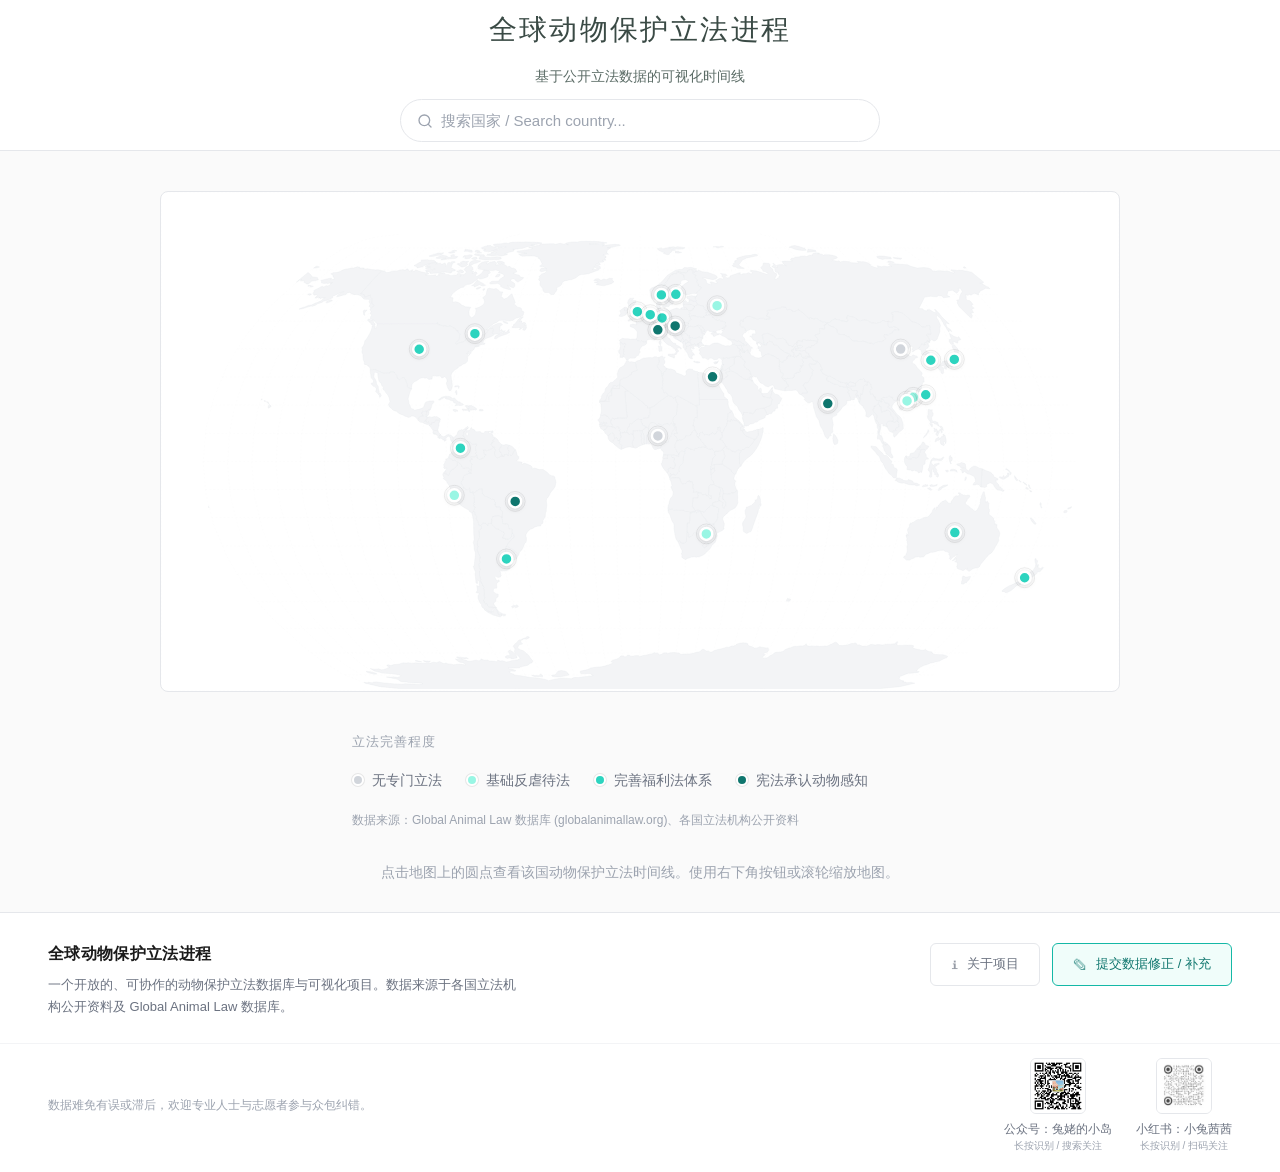
==== commit d5bc636e: "chore: 本地化 d3/topojson 实现自包含 + 补充秘鲁/澳门立法时间线 - 将 d3.v7 / topojson.v3 下载到 lib/，index.html 改为本地引用，移除 d3" ====
--- a/index.html
+++ b/index.html
@@ -5,8 +5,8 @@
   <meta name="viewport" content="width=device-width, initial-scale=1.0">
   <title>全球动物保护立法进程</title>
   <link rel="stylesheet" href="style.css">
-  <script src="https://d3js.org/d3.v7.min.js"></script>
-  <script src="https://d3js.org/topojson.v3.min.js"></script>
+  <script src="lib/d3.v7.min.js"></script>
+  <script src="lib/topojson.v3.min.js"></script>
 </head>
 <body>
 
--- a/style.css
+++ b/style.css
@@ -639,6 +639,13 @@
   margin-bottom: 1.25rem;
 }
 
+.share-card-preview canvas {
+  border-radius: 12px;
+  box-shadow: 0 4px 24px rgba(0, 0, 0, 0.1);
+  max-width: 100%;
+  height: auto;
+}
+
 .share-card {
   width: 360px;
   padding: 2rem 1.75rem;
